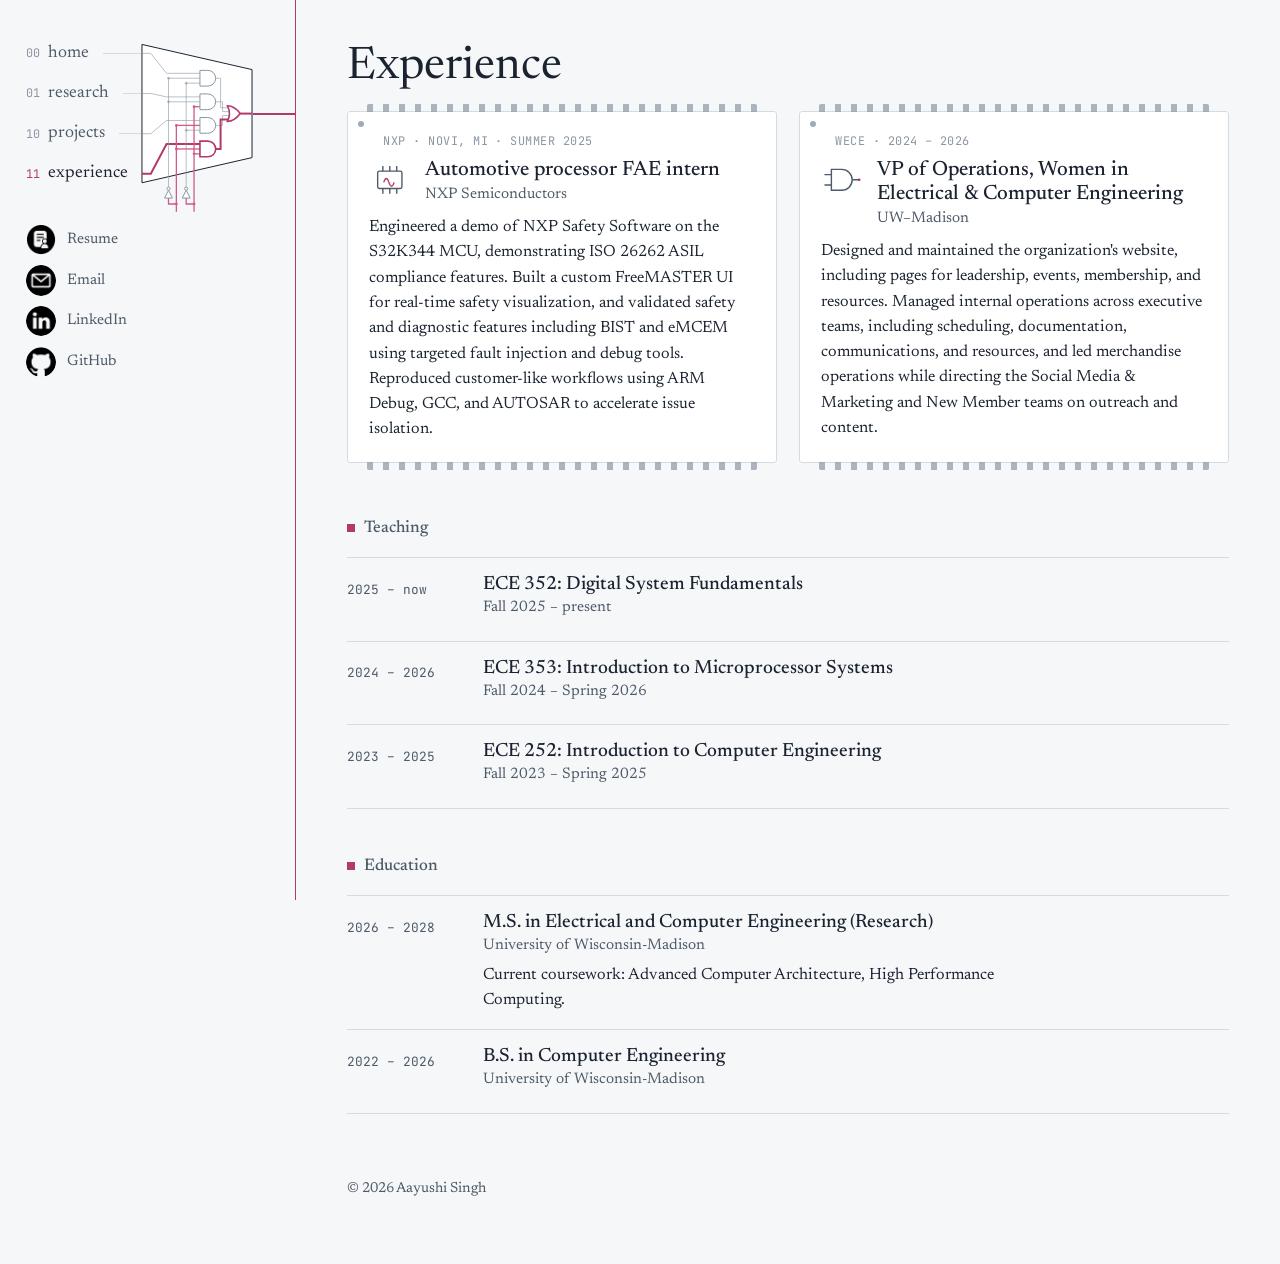
==== experience.html @ de0f3ecf "initial site" ====
<!DOCTYPE html>
<html lang="en">
<head>
<meta charset="utf-8">
<meta name="viewport" content="width=device-width, initial-scale=1">
<title>Experience · Aayushi Singh</title>
<meta name="description" content="NXP internship, teaching, and education.">
<link rel="preconnect" href="https://fonts.googleapis.com">
<link rel="preconnect" href="https://fonts.gstatic.com" crossorigin>
<link href="https://fonts.googleapis.com/css2?family=Newsreader:ital,opsz,wght@0,6..72,300..700;1,6..72,300..700&family=JetBrains+Mono:wght@400;500&display=swap" rel="stylesheet">
<link rel="stylesheet" href="styles.css">
</head>
<body>

<aside class="side">
  <nav class="mux" aria-label="Site">
    <div class="mux-inputs"><a href="index.html" data-code="00" data-name="home"><span class="code">00</span><span>home</span></a><a href="research.html" data-code="01" data-name="research"><span class="code">01</span><span>research</span></a><a href="projects.html" data-code="10" data-name="projects"><span class="code">10</span><span>projects</span></a><a href="experience.html" data-code="11" data-name="experience"><span class="code">11</span><span>experience</span></a></div>
    <div class="mux-body" aria-hidden="true">
      <svg class="mx" viewBox="0 0 114 160" preserveAspectRatio="none">
        <path class="body" d="M1,9.6 L113,35.2 L113,124.8 L1,150.4 Z"/>
        <path class="w" data-on="00" d="M1,18.7 H10 L26,39 H60"/>
        <path class="w" data-on="01" d="M1,59.5 H10 L26,63 H60"/>
        <path class="w" data-on="10" d="M1,100.5 H10 L26,87 H60"/>
        <path class="w" data-on="11" d="M1,141.3 H10 L26,111 H60"/>
        <path class="w s" data-on="00 01" d="M28,44 V154.8"/>
        <path class="w s" data-on="10 11" d="M36,92 V172"/>
        <path class="w s" data-on="10 11" d="M36,172 V180"/>
        <path class="w s" data-on="00 10" d="M46,49 V154.8"/>
        <path class="w s" data-on="01 11" d="M54,73 V172"/>
        <path class="w s" data-on="01 11" d="M54,172 V180"/>
        <path class="w s" data-on="10 11" d="M36,172 H28 V166"/>
        <path class="w s" data-on="01 11" d="M54,172 H46 V166"/>
        <circle class="d s" data-on="10 11" cx="36" cy="172" r="1.4"/>
        <circle class="d s" data-on="01 11" cx="54" cy="172" r="1.4"/>
        <path class="g s" data-on="00 01" d="M24,166 L32,166 L28,158 Z"/>
        <circle class="g s" data-on="00 01" cx="28" cy="156.4" r="1.6"/>
        <path class="g s" data-on="00 10" d="M42,166 L50,166 L46,158 Z"/>
        <circle class="g s" data-on="00 10" cx="46" cy="156.4" r="1.6"/>
        <path class="w s" data-on="00 01" d="M28,44 H60"/><circle class="d s" data-on="00 01" cx="28" cy="44" r="1.4"/>
        <path class="w s" data-on="00 10" d="M46,49 H60"/><circle class="d s" data-on="00 10" cx="46" cy="49" r="1.4"/>
        <path class="w s" data-on="00 01" d="M28,68 H60"/><circle class="d s" data-on="00 01" cx="28" cy="68" r="1.4"/>
        <path class="w s" data-on="01 11" d="M54,73 H60"/><circle class="d s" data-on="01 11" cx="54" cy="73" r="1.4"/>
        <path class="w s" data-on="10 11" d="M36,92 H60"/><circle class="d s" data-on="10 11" cx="36" cy="92" r="1.4"/>
        <path class="w s" data-on="00 10" d="M46,97 H60"/><circle class="d s" data-on="00 10" cx="46" cy="97" r="1.4"/>
        <path class="w s" data-on="10 11" d="M36,116 H60"/><circle class="d s" data-on="10 11" cx="36" cy="116" r="1.4"/>
        <path class="w s" data-on="01 11" d="M54,121 H60"/><circle class="d s" data-on="01 11" cx="54" cy="121" r="1.4"/>
        <path class="w" data-on="00" d="M76,44 H81 V74 H90"/>
        <path class="w" data-on="01" d="M76,68 H83 V78 H90"/>
        <path class="w" data-on="10" d="M76,92 H83 V82 H90"/>
        <path class="w" data-on="11" d="M76,116 H81 V86 H90"/>
        <path class="w" data-on="00 01 10 11" d="M101,80 H113"/>
        <path class="g" data-on="00" d="M60,36 h8 a8,8 0 0 1 0,16 h-8 z"/>
        <path class="g" data-on="01" d="M60,60 h8 a8,8 0 0 1 0,16 h-8 z"/>
        <path class="g" data-on="10" d="M60,84 h8 a8,8 0 0 1 0,16 h-8 z"/>
        <path class="g" data-on="11" d="M60,108 h8 a8,8 0 0 1 0,16 h-8 z"/>
        <path class="g" data-on="00 01 10 11" d="M88,72 Q95,72 101,80 Q95,88 88,88 Q92,80 88,72 Z"/>
      </svg>
    </div>
    <span class="mux-wire" aria-hidden="true"></span>
  </nav>
  <div class="links">
    <a href="assets/Aayushi_Singh_Resume.pdf">
      <span class="badge"><img src="assets/icons/resume.png" alt="" width="30" height="30"></span>
      <span class="label">Resume</span>
    </a>
    <a href="mailto:aayushi.singh@wisc.edu">
      <span class="badge"><img src="assets/icons/email.png" alt="" width="30" height="30"></span>
      <span class="label">Email</span>
    </a>
    <a href="https://www.linkedin.com/in/aayushisingh030" target="_blank" rel="noopener">
      <span class="badge"><img src="assets/icons/linkedin.png" alt="" width="30" height="30"></span>
      <span class="label">LinkedIn</span>
    </a>
    <a href="https://github.com/singh-aayushi" target="_blank" rel="noopener">
      <span class="badge"><img src="assets/icons/github.png" alt="" width="30" height="30"></span>
      <span class="label">GitHub</span>
    </a>
  </div>
</aside>

<main>

  <h1 class="page-title">Experience</h1>
  <div class="grid">

  <article class="chip">
    <span class="notch"></span>
    <div class="mark">NXP · NOVI, MI · SUMMER 2025</div>
    <div class="head"><svg class="icon" viewBox="0 0 48 48" fill="none" stroke="currentColor" stroke-width="1.6" aria-hidden="true">
  <rect x="10" y="14" width="28" height="20" rx="2"/>
  <path d="M16 14V8M24 14V8M32 14V8M16 40v-6M24 40v-6M32 40v-6"/>
  <path d="M17 27c2-6 4-6 6 0s4 6 6 0" class="r" stroke="currentColor"/>
</svg><div><h3>Automotive processor FAE intern</h3><div class="sub">NXP Semiconductors</div></div></div>
    <p>Engineered a demo of NXP Safety Software on the S32K344 MCU, demonstrating ISO 26262 ASIL compliance features. Built a custom FreeMASTER UI for real-time safety visualization, and validated safety and diagnostic features including BIST and eMCEM using targeted fault injection and debug tools. Reproduced customer-like workflows using ARM Debug, GCC, and AUTOSAR to accelerate issue isolation.</p>
  </article>

  <article class="chip">
    <span class="notch"></span>
    <div class="mark">WECE · 2024 – 2026</div>
    <div class="head"><svg class="icon" viewBox="0 0 48 48" fill="none" stroke="currentColor" stroke-width="1.6" aria-hidden="true">
  <path d="M12 12h12a12 12 0 0 1 0 24H12z"/>
  <path d="M4 18h8M4 30h8M36 24h8"/>
  <circle cx="44" cy="24" r="1.6" class="r" fill="currentColor" stroke="none"/>
</svg><div><h3>VP of Operations, Women in Electrical &amp; Computer Engineering</h3><div class="sub">UW–Madison</div></div></div>
    <p>Designed and maintained the organization's website, including pages for leadership, events, membership, and resources. Managed internal operations across executive teams, including scheduling, documentation, communications, and resources, and led merchandise operations while directing the Social Media &amp; Marketing and New Member teams on outreach and content.</p>
  </article>
  </div>
  <h2 class="sec">Teaching</h2>
  <ul class="timeline">
    <li><div class="when">2025 – now</div><div><h3>ECE 352: Digital System Fundamentals</h3><div class="sub">Fall 2025 – present</div></div></li>
    <li><div class="when">2024 – 2026</div><div><h3>ECE 353: Introduction to Microprocessor Systems</h3><div class="sub">Fall 2024 – Spring 2026</div></div></li>
    <li><div class="when">2023 – 2025</div><div><h3>ECE 252: Introduction to Computer Engineering</h3><div class="sub">Fall 2023 – Spring 2025</div></div></li>
  </ul>
  <h2 class="sec">Education</h2>
  <ul class="timeline">
    <li><div class="when">2026 – 2028</div><div><h3>M.S. in Electrical and Computer Engineering (Research)</h3><div class="sub">University of Wisconsin-Madison</div><p>Current coursework: Advanced Computer Architecture, High Performance Computing.</p></div></li>
    <li><div class="when">2022 – 2026</div><div><h3>B.S. in Computer Engineering</h3><div class="sub">University of Wisconsin-Madison</div></div></li>
  </ul>

  <footer class="foot">© 2026 Aayushi Singh</footer>
</main>
<script src="site.js"></script>
</body>
</html>
---- styles.css ----
:root {
  --bg: #f5f7f9;
  --panel: #ffffff;
  --ink: #1b2330;
  --ink-2: #4e5a68;
  --line: #d5dbe2;
  --pin: #8b96a3;
  --rose: #b23a6a;
  --rose-2: #d15a89;
  --rose-soft: #f6e3ec;
  --mono: "JetBrains Mono", ui-monospace, Menlo, monospace;
  --serif: "Newsreader", Georgia, "Times New Roman", serif;
}

* { box-sizing: border-box; }
html { scroll-behavior: smooth; }
@media (prefers-reduced-motion: reduce) { html { scroll-behavior: auto; } * { transition: none !important; } }

body {
  margin: 0;
  background: var(--bg);
  color: var(--ink);
  font-family: var(--serif);
  font-size: 1.1rem;
  line-height: 1.55;
  font-optical-sizing: auto;
  display: grid;
  grid-template-columns: 18.5rem minmax(0, 1fr);
  min-height: 100vh;
  transition: background .25s, color .25s;
}
a { color: inherit; text-decoration-thickness: 1px; text-underline-offset: 3px; }
a:hover { color: var(--rose); }
:focus-visible { outline: 2px solid var(--rose); outline-offset: 3px; }
p { margin: 0 0 1rem; max-width: 64ch; }
h1, h2, h3 { font-weight: 500; line-height: 1.15; margin: 0; }

/* ================= sidebar ================= */
aside.side {
  position: sticky; top: 0; height: 100vh;
  border-right: 1px solid var(--rose);
  padding: 2.2rem 1.6rem 1.6rem;
  display: flex; flex-direction: column; gap: 2rem;
}
/* mux navigation */
.mux { display: flex; align-items: stretch; gap: 0; }
.mux-inputs { display: flex; flex-direction: column; gap: .2rem; flex: 1; min-width: 0; }
.mux-inputs a {
  display: flex; align-items: center; gap: .55rem; text-decoration: none;
  color: var(--ink-2); padding: .3rem 0; position: relative;
}
.mux-inputs a::after { content: ""; flex: 1; height: 1px; background: var(--line); margin-left: .3rem; }
.mux-inputs a:hover { color: var(--ink); }
.mux-inputs .code { font-family: var(--mono); font-size: .74rem; color: var(--pin); flex: none; }
.mux-inputs a[aria-current="page"] { color: var(--ink); }
.mux-inputs a[aria-current="page"]::after { background: var(--rose); height: 2px; }
.mux-inputs a[aria-current="page"] .code { color: var(--rose); }
.mux-body { width: 7rem; flex: none; }
.mx { display: block; width: 100%; height: 100%; overflow: visible; }
.mx * { vector-effect: non-scaling-stroke; }
.mx .body { fill: var(--panel); stroke: var(--ink); stroke-width: 1; }
.mx .w { fill: none; stroke: var(--pin); stroke-width: 1; opacity: .6; }
.mx .w.on { stroke: var(--rose); stroke-width: 2; opacity: 1; }
.mx .w.s.on { stroke: var(--rose-2); stroke-width: 1.3; }
.mx .g { fill: var(--panel); stroke: var(--pin); stroke-width: 1; }
.mx .g.on { stroke: var(--rose); stroke-width: 1.6; }
.mx .g.s.on { stroke: var(--rose-2); stroke-width: 1.3; }
.mx .d { fill: var(--pin); opacity: .6; }
.mx .d.on { fill: var(--rose); opacity: 1; }
.mx .d.s.on { fill: var(--rose-2); }
.mux-wire { width: 2.6rem; height: 2px; background: var(--rose); align-self: center; flex: none; margin-right: -1.6rem; }


.side .links { display: flex; flex-direction: column; gap: .65rem; }
.side .links a { display: flex; align-items: center; gap: .7rem; color: var(--ink-2); text-decoration: none; }
.side .links a:hover { color: var(--rose); }
.side .links a:hover .badge { opacity: .75; }
.side .links .badge {
  width: 1.9rem; height: 1.9rem; border-radius: 50%; flex: none;
  display: flex; align-items: center; justify-content: center;
  overflow: hidden;
}
.side .links .badge img { width: 100%; height: 100%; display: block; }
.side .links .label { font-size: .95rem; }

/* ================= main ================= */
main { padding: 2.6rem clamp(1.4rem, 4vw, 4rem) 4rem; max-width: 66rem; width: 100%; }
.reg {
  font-family: var(--mono); font-size: .8rem; color: var(--ink-2);
  display: flex; gap: .6rem; align-items: center; margin-bottom: 2.4rem;
}
.reg b { color: var(--rose); font-weight: 500; }
.reg .bits { letter-spacing: .12em; }

.hero h1 { font-size: clamp(2.6rem, 5vw, 4rem); font-weight: 400; letter-spacing: -0.015em; margin-bottom: 1rem; }
.hero .lede { font-size: 1.3rem; color: var(--ink-2); max-width: 42ch; }
.hero .lede em { color: var(--ink); }
.hero.about { margin-bottom: 1rem; align-items: center; }
.hero.about p { max-width: 58ch; }

.page-title { font-size: clamp(2rem, 4vw, 2.8rem); font-weight: 400; margin-bottom: .6rem; }
.page-intro { color: var(--ink-2); font-size: 1.15rem; margin-bottom: 2rem; }

h2.sec { font-size: 1.05rem; color: var(--ink-2); margin: 3rem 0 1.2rem; display: flex; align-items: center; gap: .55rem; }
h2.sec::before { content: ""; width: .5rem; height: .5rem; background: var(--rose); flex: none; }

/* ================= chip blocks ================= */
.grid { display: grid; grid-template-columns: repeat(2, minmax(0, 1fr)); gap: 1.6rem 1.4rem; }
.grid.one { grid-template-columns: 1fr; }
.grid.three { grid-template-columns: repeat(3, minmax(0, 1fr)); }
.chip {
  position: relative; background: var(--panel);
  border: 1px solid var(--line); border-radius: 3px;
  padding: 1.25rem 1.3rem 1.2rem; margin: .5rem 0;
  display: flex; flex-direction: column; gap: .55rem;
}
.chip::before, .chip::after {
  content: ""; position: absolute; left: 1.2rem; right: 1.2rem; height: .5rem;
  background: repeating-linear-gradient(90deg, var(--pin) 0 .38rem, transparent .38rem 1rem);
  opacity: .7;
}
.chip::before { top: -.5rem; border-radius: 2px 2px 0 0; }
.chip::after { bottom: -.5rem; border-radius: 0 0 2px 2px; }
.chip .notch {                                   /* pin-1 dot */
  position: absolute; top: .55rem; left: .6rem; width: .38rem; height: .38rem;
  border-radius: 50%; background: var(--pin); opacity: .8;
}
.chip .mark { font-family: var(--mono); font-size: .74rem; color: var(--pin); letter-spacing: .04em; padding-left: .9rem; }
.chip .head { display: flex; align-items: flex-start; gap: .9rem; }
.chip .icon { width: 2.6rem; height: 2.6rem; flex: none; color: var(--ink-2); }
.chip .icon .r { color: var(--rose); }
.chip h3 { font-size: 1.3rem; }
.chip h3 a { text-decoration: none; }
.chip h3 a:hover { color: var(--rose); }
.chip .sub { font-size: .95rem; color: var(--ink-2); }
.chip p { margin: 0; font-size: 1.02rem; }
.chip .tags { display: flex; flex-wrap: wrap; gap: .3rem .8rem; font-family: var(--mono); font-size: .76rem; color: var(--ink-2); margin-top: .2rem; }
.chip .tags span::before { content: "#"; color: var(--rose); }
.chip .more { font-size: .95rem; margin-top: .2rem; }
.chip.link { cursor: pointer; transition: border-color .15s; }
.chip.link:hover { border-color: var(--rose); }

/* ================= misc ================= */
.portrait { width: 100%; max-width: 18rem; aspect-ratio: 4/5; object-fit: cover; border-radius: 3px; background: var(--line); }
.about { display: grid; grid-template-columns: minmax(0, 1fr) 16rem; gap: 2.4rem; align-items: start; }
.timeline { list-style: none; padding: 0; margin: 0; }
.timeline li { display: grid; grid-template-columns: 7.5rem 1fr; gap: 1rem; padding: 1rem 0; border-top: 1px solid var(--line); }
.timeline li:last-child { border-bottom: 1px solid var(--line); }
.timeline .when { font-family: var(--mono); font-size: .8rem; color: var(--ink-2); padding-top: .35rem; }
.timeline h3 { font-size: 1.2rem; }
.timeline .sub { color: var(--ink-2); font-size: .95rem; margin-bottom: .3rem; }
.timeline p { margin: 0; font-size: 1.02rem; }
footer.foot { margin-top: 4rem; color: var(--ink-2); font-size: .9rem; }

/* ================= responsive ================= */
@media (max-width: 900px) { .grid { grid-template-columns: 1fr; } .about { grid-template-columns: 1fr; } .portrait { max-width: 14rem; } }
@media (max-width: 760px) {
  body { grid-template-columns: 1fr; }
  aside.side { position: static; height: auto; border-right: 0; border-bottom: 1px solid var(--line); padding: 1.4rem 1.3rem 1.2rem; gap: 1.2rem; }
  .mux { flex-direction: column; }
  .mux-inputs { flex-direction: row; overflow-x: auto; gap: 1rem; }
  .mux-inputs a { flex-direction: column; gap: .25rem; padding: .2rem .4rem; }
  .mux-inputs a::after { display: none; }
  .mux-body { display: none; }
  .mux-wire { display: none; }
  main { padding: 1.8rem 1.3rem 3rem; }
  .timeline li { grid-template-columns: 1fr; gap: .3rem; }
}
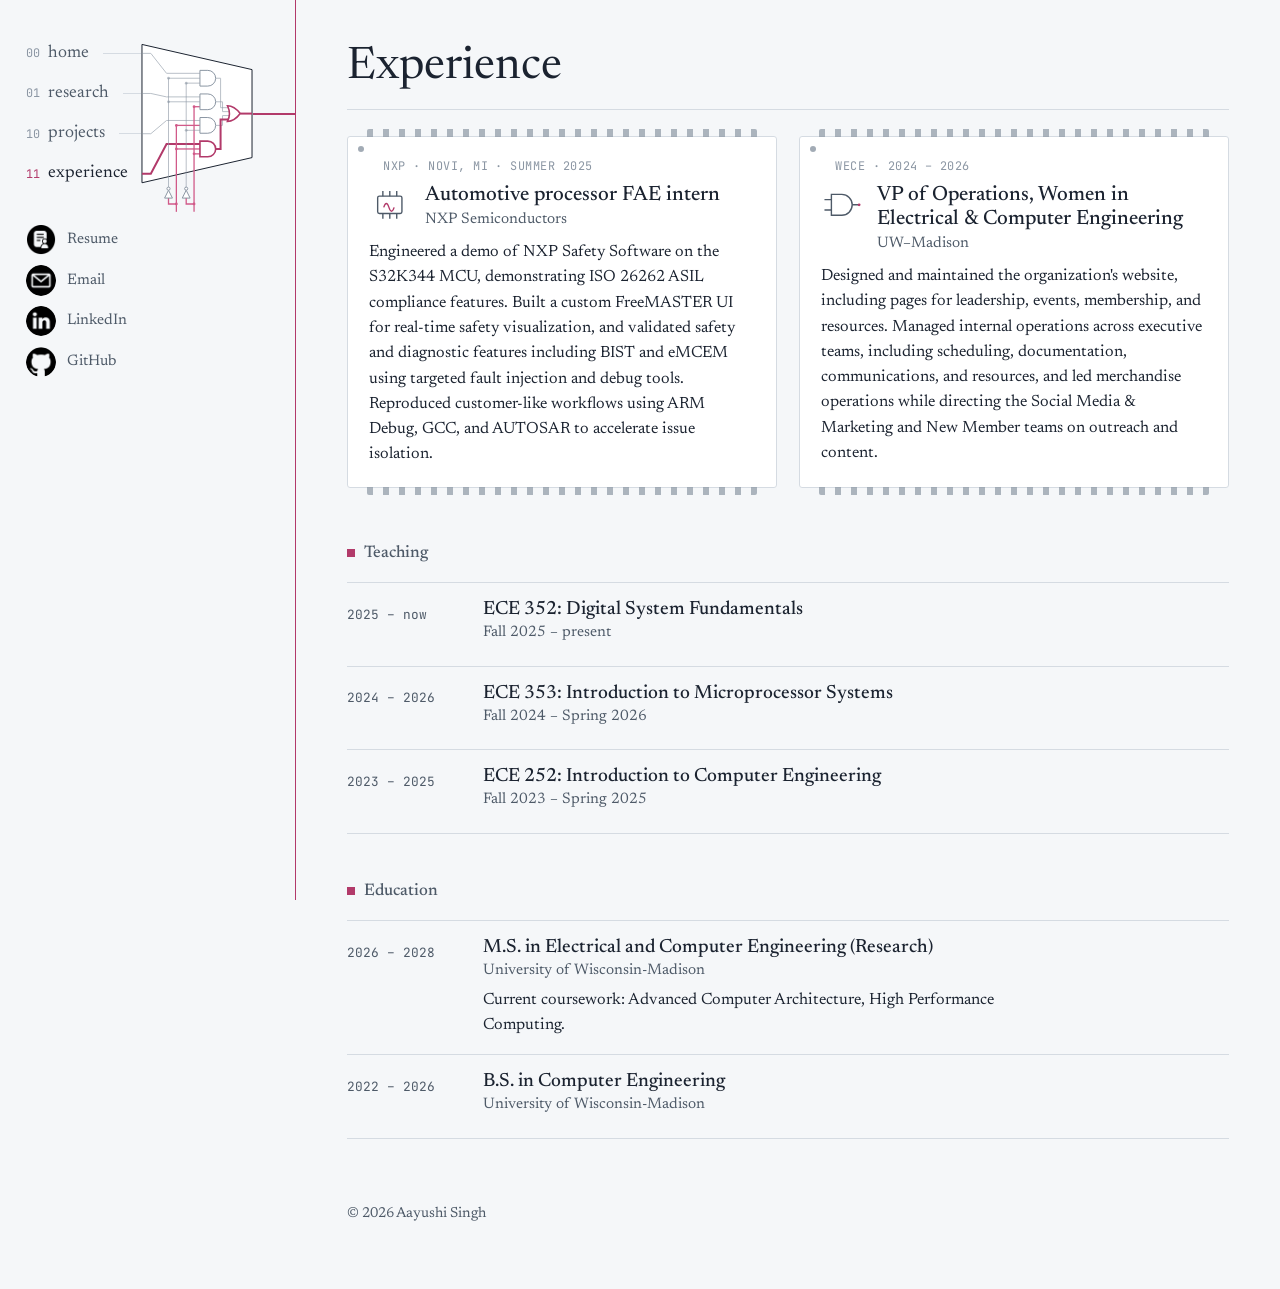
==== commit 1f2a686b: "minor fixes" ====
--- a/experience.html
+++ b/experience.html
@@ -14,7 +14,7 @@
 
 <aside class="side">
   <nav class="mux" aria-label="Site">
-    <div class="mux-inputs"><a href="index.html" data-code="00" data-name="home"><span class="code">00</span><span>home</span></a><a href="research.html" data-code="01" data-name="research"><span class="code">01</span><span>research</span></a><a href="projects.html" data-code="10" data-name="projects"><span class="code">10</span><span>projects</span></a><a href="experience.html" data-code="11" data-name="experience"><span class="code">11</span><span>experience</span></a></div>
+    <div class="mux-inputs"><a href="/" data-code="00" data-name="home"><span class="code">00</span><span>home</span></a><a href="research.html" data-code="01" data-name="research"><span class="code">01</span><span>research</span></a><a href="projects.html" data-code="10" data-name="projects"><span class="code">10</span><span>projects</span></a><a href="experience.html" data-code="11" data-name="experience"><span class="code">11</span><span>experience</span></a></div>
     <div class="mux-body" aria-hidden="true">
       <svg class="mx" viewBox="0 0 114 160" preserveAspectRatio="none">
         <path class="body" d="M1,9.6 L113,35.2 L113,124.8 L1,150.4 Z"/>
@@ -117,6 +117,25 @@
     <li><div class="when">2022 – 2026</div><div><h3>B.S. in Computer Engineering</h3><div class="sub">University of Wisconsin-Madison</div></div></li>
   </ul>
 
+  <div class="links-bottom">
+    <a href="assets/Aayushi_Singh_Resume.pdf">
+      <span class="badge"><img src="assets/icons/resume.png" alt="" width="30" height="30"></span>
+      <span class="label">Resume</span>
+    </a>
+    <a href="mailto:aayushi.singh@wisc.edu">
+      <span class="badge"><img src="assets/icons/email.png" alt="" width="30" height="30"></span>
+      <span class="label">Email</span>
+    </a>
+    <a href="https://www.linkedin.com/in/aayushisingh030" target="_blank" rel="noopener">
+      <span class="badge"><img src="assets/icons/linkedin.png" alt="" width="30" height="30"></span>
+      <span class="label">LinkedIn</span>
+    </a>
+    <a href="https://github.com/singh-aayushi" target="_blank" rel="noopener">
+      <span class="badge"><img src="assets/icons/github.png" alt="" width="30" height="30"></span>
+      <span class="label">GitHub</span>
+    </a>
+  </div>
+
   <footer class="foot">© 2026 Aayushi Singh</footer>
 </main>
 <script src="site.js"></script>
--- a/styles.css
+++ b/styles.css
@@ -82,6 +82,15 @@
 }
 .side .links .badge img { width: 100%; height: 100%; display: block; }
 .side .links .label { font-size: .95rem; }
+.links-bottom { display: none; }
+.links-bottom a { display: flex; align-items: center; gap: .55rem; color: var(--ink-2); text-decoration: none; }
+.links-bottom a:hover { color: var(--rose); }
+.links-bottom .badge {
+  width: 1.9rem; height: 1.9rem; border-radius: 50%; flex: none;
+  display: flex; align-items: center; justify-content: center; overflow: hidden;
+}
+.links-bottom .badge img { width: 100%; height: 100%; display: block; }
+.links-bottom .label { font-size: .95rem; }
 
 /* ================= main ================= */
 main { padding: 2.6rem clamp(1.4rem, 4vw, 4rem) 4rem; max-width: 66rem; width: 100%; }
@@ -95,10 +104,13 @@
 .hero h1 { font-size: clamp(2.6rem, 5vw, 4rem); font-weight: 400; letter-spacing: -0.015em; margin-bottom: 1rem; }
 .hero .lede { font-size: 1.3rem; color: var(--ink-2); max-width: 42ch; }
 .hero .lede em { color: var(--ink); }
-.hero.about { margin-bottom: 1rem; align-items: center; }
+.hero.about { margin-bottom: 1rem; display: grid; grid-template-columns: minmax(0, 1fr) 16rem; column-gap: 2.4rem; row-gap: .8rem; }
+.hero.about h1 { grid-column: 1; grid-row: 1; margin-bottom: 0; }
+.hero.about .bio { grid-column: 1; grid-row: 2; }
+.hero.about .photo { grid-column: 2; grid-row: 1 / span 2; align-self: center; }
 .hero.about p { max-width: 58ch; }
 
-.page-title { font-size: clamp(2rem, 4vw, 2.8rem); font-weight: 400; margin-bottom: .6rem; }
+.page-title { font-size: clamp(2rem, 4vw, 2.8rem); font-weight: 400; margin-bottom: 1.1rem; padding-bottom: 1rem; border-bottom: 1px solid var(--line); }
 .page-intro { color: var(--ink-2); font-size: 1.15rem; margin-bottom: 2rem; }
 
 h2.sec { font-size: 1.05rem; color: var(--ink-2); margin: 3rem 0 1.2rem; display: flex; align-items: center; gap: .55rem; }
@@ -153,7 +165,13 @@
 footer.foot { margin-top: 4rem; color: var(--ink-2); font-size: .9rem; }
 
 /* ================= responsive ================= */
-@media (max-width: 900px) { .grid { grid-template-columns: 1fr; } .about { grid-template-columns: 1fr; } .portrait { max-width: 14rem; } }
+@media (max-width: 900px) { .grid { grid-template-columns: 1fr; } .grid.three { grid-template-columns: 1fr; } .about { grid-template-columns: 1fr; } .portrait { max-width: 14rem; }
+  .hero.about { grid-template-columns: 1fr; }
+  .hero.about h1, .hero.about .bio, .hero.about .photo { grid-column: auto; grid-row: auto; }
+  .hero.about h1 { order: 1; }
+  .hero.about .photo { order: 2; margin: 0 auto 1.5rem; }
+  .hero.about .bio { order: 3; }
+}
 @media (max-width: 760px) {
   body { grid-template-columns: 1fr; }
   aside.side { position: static; height: auto; border-right: 0; border-bottom: 1px solid var(--line); padding: 1.4rem 1.3rem 1.2rem; gap: 1.2rem; }
@@ -165,4 +183,9 @@
   .mux-wire { display: none; }
   main { padding: 1.8rem 1.3rem 3rem; }
   .timeline li { grid-template-columns: 1fr; gap: .3rem; }
+  .side .links { display: none; }
+  .links-bottom {
+    display: flex; flex-wrap: wrap; justify-content: center;
+    gap: 1.1rem 1.8rem; margin: 3rem 0 0;
+  }
 }
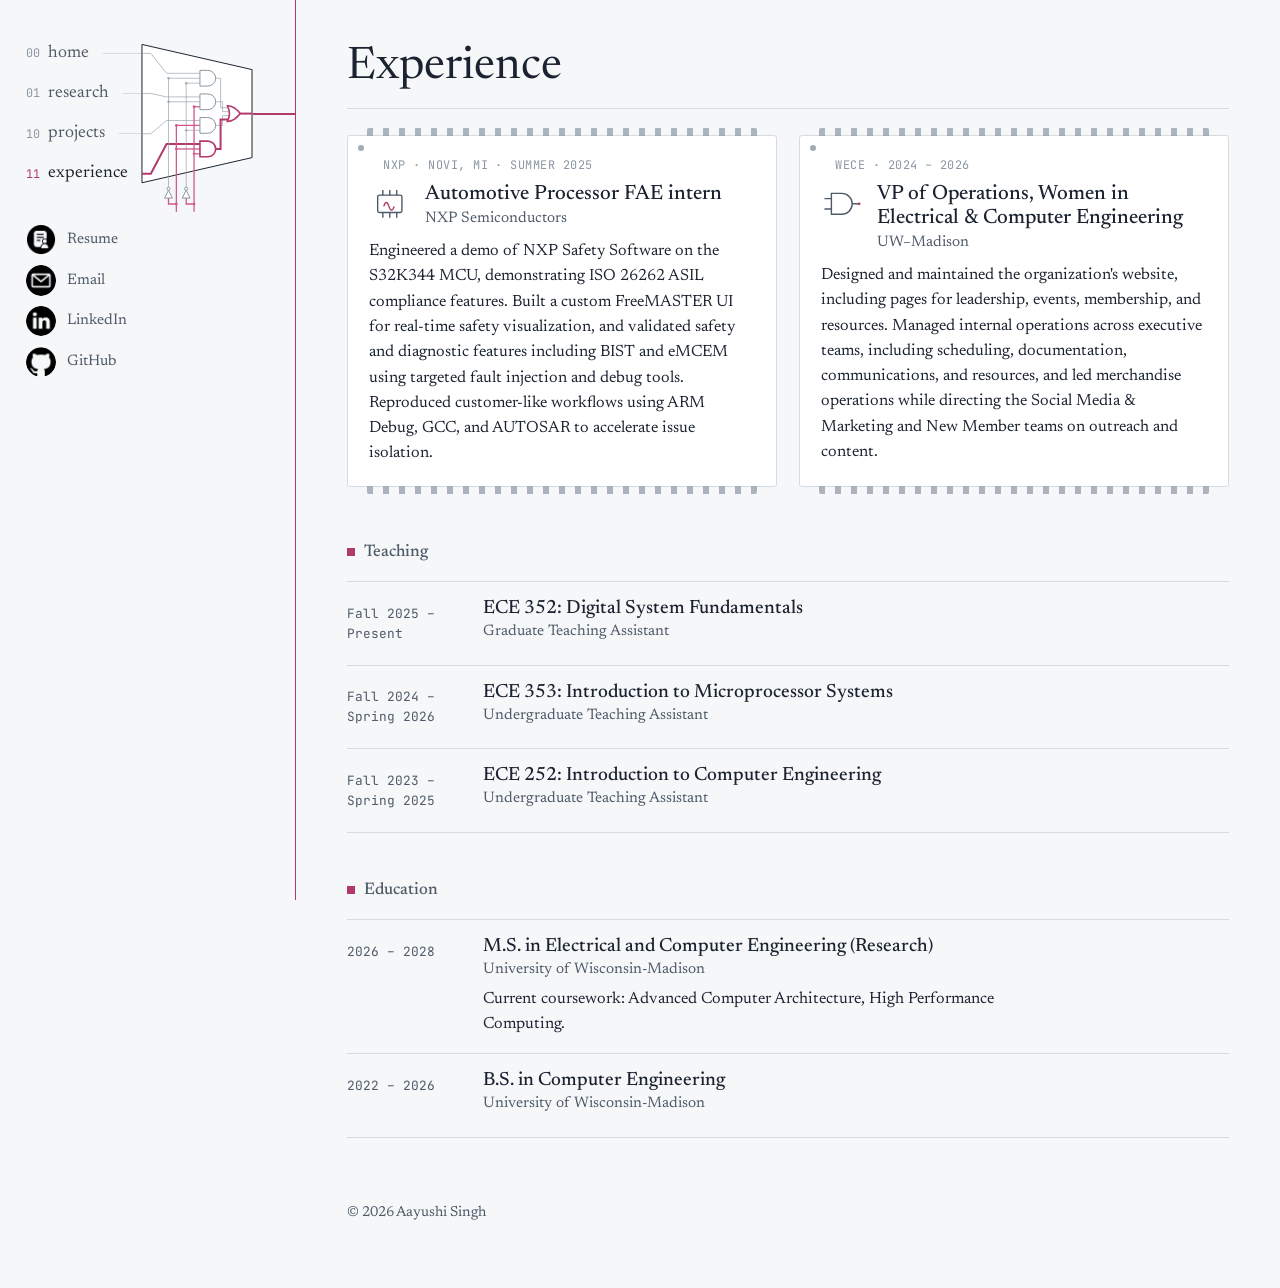
==== commit 6e730986: "formatting" ====
--- a/experience.html
+++ b/experience.html
@@ -1,143 +1,209 @@
 <!DOCTYPE html>
 <html lang="en">
+
 <head>
-<meta charset="utf-8">
-<meta name="viewport" content="width=device-width, initial-scale=1">
+  <meta charset="utf-8">
+  <meta name="viewport" content="width=device-width, initial-scale=1">
 <title>Experience · Aayushi Singh</title>
-<meta name="description" content="NXP internship, teaching, and education.">
-<link rel="preconnect" href="https://fonts.googleapis.com">
-<link rel="preconnect" href="https://fonts.gstatic.com" crossorigin>
-<link href="https://fonts.googleapis.com/css2?family=Newsreader:ital,opsz,wght@0,6..72,300..700;1,6..72,300..700&family=JetBrains+Mono:wght@400;500&display=swap" rel="stylesheet">
-<link rel="stylesheet" href="styles.css">
+<meta name="description" content="Industry, teaching, and leadership across hardware and embedded systems.">
+  <link rel="preconnect" href="https://fonts.googleapis.com">
+  <link rel="preconnect" href="https://fonts.gstatic.com" crossorigin>
+  <link
+    href="https://fonts.googleapis.com/css2?family=Newsreader:ital,opsz,wght@0,6..72,300..700;1,6..72,300..700&family=JetBrains+Mono:wght@400;500&display=swap"
+    rel="stylesheet">
+  <link rel="stylesheet" href="styles.css">
 </head>
+
 <body>
 
-<aside class="side">
-  <nav class="mux" aria-label="Site">
-    <div class="mux-inputs"><a href="/" data-code="00" data-name="home"><span class="code">00</span><span>home</span></a><a href="research.html" data-code="01" data-name="research"><span class="code">01</span><span>research</span></a><a href="projects.html" data-code="10" data-name="projects"><span class="code">10</span><span>projects</span></a><a href="experience.html" data-code="11" data-name="experience"><span class="code">11</span><span>experience</span></a></div>
-    <div class="mux-body" aria-hidden="true">
-      <svg class="mx" viewBox="0 0 114 160" preserveAspectRatio="none">
-        <path class="body" d="M1,9.6 L113,35.2 L113,124.8 L1,150.4 Z"/>
-        <path class="w" data-on="00" d="M1,18.7 H10 L26,39 H60"/>
-        <path class="w" data-on="01" d="M1,59.5 H10 L26,63 H60"/>
-        <path class="w" data-on="10" d="M1,100.5 H10 L26,87 H60"/>
-        <path class="w" data-on="11" d="M1,141.3 H10 L26,111 H60"/>
-        <path class="w s" data-on="00 01" d="M28,44 V154.8"/>
-        <path class="w s" data-on="10 11" d="M36,92 V172"/>
-        <path class="w s" data-on="10 11" d="M36,172 V180"/>
-        <path class="w s" data-on="00 10" d="M46,49 V154.8"/>
-        <path class="w s" data-on="01 11" d="M54,73 V172"/>
-        <path class="w s" data-on="01 11" d="M54,172 V180"/>
-        <path class="w s" data-on="10 11" d="M36,172 H28 V166"/>
-        <path class="w s" data-on="01 11" d="M54,172 H46 V166"/>
-        <circle class="d s" data-on="10 11" cx="36" cy="172" r="1.4"/>
-        <circle class="d s" data-on="01 11" cx="54" cy="172" r="1.4"/>
-        <path class="g s" data-on="00 01" d="M24,166 L32,166 L28,158 Z"/>
-        <circle class="g s" data-on="00 01" cx="28" cy="156.4" r="1.6"/>
-        <path class="g s" data-on="00 10" d="M42,166 L50,166 L46,158 Z"/>
-        <circle class="g s" data-on="00 10" cx="46" cy="156.4" r="1.6"/>
-        <path class="w s" data-on="00 01" d="M28,44 H60"/><circle class="d s" data-on="00 01" cx="28" cy="44" r="1.4"/>
-        <path class="w s" data-on="00 10" d="M46,49 H60"/><circle class="d s" data-on="00 10" cx="46" cy="49" r="1.4"/>
-        <path class="w s" data-on="00 01" d="M28,68 H60"/><circle class="d s" data-on="00 01" cx="28" cy="68" r="1.4"/>
-        <path class="w s" data-on="01 11" d="M54,73 H60"/><circle class="d s" data-on="01 11" cx="54" cy="73" r="1.4"/>
-        <path class="w s" data-on="10 11" d="M36,92 H60"/><circle class="d s" data-on="10 11" cx="36" cy="92" r="1.4"/>
-        <path class="w s" data-on="00 10" d="M46,97 H60"/><circle class="d s" data-on="00 10" cx="46" cy="97" r="1.4"/>
-        <path class="w s" data-on="10 11" d="M36,116 H60"/><circle class="d s" data-on="10 11" cx="36" cy="116" r="1.4"/>
-        <path class="w s" data-on="01 11" d="M54,121 H60"/><circle class="d s" data-on="01 11" cx="54" cy="121" r="1.4"/>
-        <path class="w" data-on="00" d="M76,44 H81 V74 H90"/>
-        <path class="w" data-on="01" d="M76,68 H83 V78 H90"/>
-        <path class="w" data-on="10" d="M76,92 H83 V82 H90"/>
-        <path class="w" data-on="11" d="M76,116 H81 V86 H90"/>
-        <path class="w" data-on="00 01 10 11" d="M101,80 H113"/>
-        <path class="g" data-on="00" d="M60,36 h8 a8,8 0 0 1 0,16 h-8 z"/>
-        <path class="g" data-on="01" d="M60,60 h8 a8,8 0 0 1 0,16 h-8 z"/>
-        <path class="g" data-on="10" d="M60,84 h8 a8,8 0 0 1 0,16 h-8 z"/>
-        <path class="g" data-on="11" d="M60,108 h8 a8,8 0 0 1 0,16 h-8 z"/>
-        <path class="g" data-on="00 01 10 11" d="M88,72 Q95,72 101,80 Q95,88 88,88 Q92,80 88,72 Z"/>
-      </svg>
+  <aside class="side">
+    <nav class="mux" aria-label="Site">
+      <div class="mux-inputs"><a href="/" data-code="00" data-name="home"><span
+            class="code">00</span><span>home</span></a><a href="research.html" data-code="01" data-name="research"><span
+            class="code">01</span><span>research</span></a><a href="projects.html" data-code="10"
+          data-name="projects"><span class="code">10</span><span>projects</span></a><a href="experience.html"
+          data-code="11" data-name="experience"><span class="code">11</span><span>experience</span></a></div>
+      <div class="mux-body" aria-hidden="true">
+        <svg class="mx" viewBox="0 0 114 160" preserveAspectRatio="none">
+          <path class="body" d="M1,9.6 L113,35.2 L113,124.8 L1,150.4 Z" />
+          <path class="w" data-on="00" d="M1,18.7 H10 L26,39 H60" />
+          <path class="w" data-on="01" d="M1,59.5 H10 L26,63 H60" />
+          <path class="w" data-on="10" d="M1,100.5 H10 L26,87 H60" />
+          <path class="w" data-on="11" d="M1,141.3 H10 L26,111 H60" />
+          <path class="w s" data-on="00 01" d="M28,44 V154.8" />
+          <path class="w s" data-on="10 11" d="M36,92 V172" />
+          <path class="w s" data-on="10 11" d="M36,172 V180" />
+          <path class="w s" data-on="00 10" d="M46,49 V154.8" />
+          <path class="w s" data-on="01 11" d="M54,73 V172" />
+          <path class="w s" data-on="01 11" d="M54,172 V180" />
+          <path class="w s" data-on="10 11" d="M36,172 H28 V166" />
+          <path class="w s" data-on="01 11" d="M54,172 H46 V166" />
+          <circle class="d s" data-on="10 11" cx="36" cy="172" r="1.4" />
+          <circle class="d s" data-on="01 11" cx="54" cy="172" r="1.4" />
+          <path class="g s" data-on="00 01" d="M24,166 L32,166 L28,158 Z" />
+          <circle class="g s" data-on="00 01" cx="28" cy="156.4" r="1.6" />
+          <path class="g s" data-on="00 10" d="M42,166 L50,166 L46,158 Z" />
+          <circle class="g s" data-on="00 10" cx="46" cy="156.4" r="1.6" />
+          <path class="w s" data-on="00 01" d="M28,44 H60" />
+          <circle class="d s" data-on="00 01" cx="28" cy="44" r="1.4" />
+          <path class="w s" data-on="00 10" d="M46,49 H60" />
+          <circle class="d s" data-on="00 10" cx="46" cy="49" r="1.4" />
+          <path class="w s" data-on="00 01" d="M28,68 H60" />
+          <circle class="d s" data-on="00 01" cx="28" cy="68" r="1.4" />
+          <path class="w s" data-on="01 11" d="M54,73 H60" />
+          <circle class="d s" data-on="01 11" cx="54" cy="73" r="1.4" />
+          <path class="w s" data-on="10 11" d="M36,92 H60" />
+          <circle class="d s" data-on="10 11" cx="36" cy="92" r="1.4" />
+          <path class="w s" data-on="00 10" d="M46,97 H60" />
+          <circle class="d s" data-on="00 10" cx="46" cy="97" r="1.4" />
+          <path class="w s" data-on="10 11" d="M36,116 H60" />
+          <circle class="d s" data-on="10 11" cx="36" cy="116" r="1.4" />
+          <path class="w s" data-on="01 11" d="M54,121 H60" />
+          <circle class="d s" data-on="01 11" cx="54" cy="121" r="1.4" />
+          <path class="w" data-on="00" d="M76,44 H81 V74 H90" />
+          <path class="w" data-on="01" d="M76,68 H83 V78 H90" />
+          <path class="w" data-on="10" d="M76,92 H83 V82 H90" />
+          <path class="w" data-on="11" d="M76,116 H81 V86 H90" />
+          <path class="w" data-on="00 01 10 11" d="M101,80 H113" />
+          <path class="g" data-on="00" d="M60,36 h8 a8,8 0 0 1 0,16 h-8 z" />
+          <path class="g" data-on="01" d="M60,60 h8 a8,8 0 0 1 0,16 h-8 z" />
+          <path class="g" data-on="10" d="M60,84 h8 a8,8 0 0 1 0,16 h-8 z" />
+          <path class="g" data-on="11" d="M60,108 h8 a8,8 0 0 1 0,16 h-8 z" />
+          <path class="g" data-on="00 01 10 11" d="M88,72 Q95,72 101,80 Q95,88 88,88 Q92,80 88,72 Z" />
+        </svg>
+      </div>
+      <span class="mux-wire" aria-hidden="true"></span>
+    </nav>
+    <div class="links">
+      <a href="assets/Singh_Aayushi_Resume.pdf">
+        <span class="badge"><img src="assets/icons/resume.png" alt="" width="30" height="30"></span>
+        <span class="label">Resume</span>
+      </a>
+      <a href="mailto:aayushi.singh@wisc.edu">
+        <span class="badge"><img src="assets/icons/email.png" alt="" width="30" height="30"></span>
+        <span class="label">Email</span>
+      </a>
+      <a href="https://www.linkedin.com/in/aayushisingh030" target="_blank" rel="noopener">
+        <span class="badge"><img src="assets/icons/linkedin.png" alt="" width="30" height="30"></span>
+        <span class="label">LinkedIn</span>
+      </a>
+      <a href="https://github.com/singh-aayushi" target="_blank" rel="noopener">
+        <span class="badge"><img src="assets/icons/github.png" alt="" width="30" height="30"></span>
+        <span class="label">GitHub</span>
+      </a>
     </div>
-    <span class="mux-wire" aria-hidden="true"></span>
-  </nav>
-  <div class="links">
-    <a href="assets/Aayushi_Singh_Resume.pdf">
-      <span class="badge"><img src="assets/icons/resume.png" alt="" width="30" height="30"></span>
-      <span class="label">Resume</span>
-    </a>
-    <a href="mailto:aayushi.singh@wisc.edu">
-      <span class="badge"><img src="assets/icons/email.png" alt="" width="30" height="30"></span>
-      <span class="label">Email</span>
-    </a>
-    <a href="https://www.linkedin.com/in/aayushisingh030" target="_blank" rel="noopener">
-      <span class="badge"><img src="assets/icons/linkedin.png" alt="" width="30" height="30"></span>
-      <span class="label">LinkedIn</span>
-    </a>
-    <a href="https://github.com/singh-aayushi" target="_blank" rel="noopener">
-      <span class="badge"><img src="assets/icons/github.png" alt="" width="30" height="30"></span>
-      <span class="label">GitHub</span>
-    </a>
-  </div>
-</aside>
-
-<main>
-
-  <h1 class="page-title">Experience</h1>
-  <div class="grid">
-
-  <article class="chip">
-    <span class="notch"></span>
-    <div class="mark">NXP · NOVI, MI · SUMMER 2025</div>
-    <div class="head"><svg class="icon" viewBox="0 0 48 48" fill="none" stroke="currentColor" stroke-width="1.6" aria-hidden="true">
-  <rect x="10" y="14" width="28" height="20" rx="2"/>
-  <path d="M16 14V8M24 14V8M32 14V8M16 40v-6M24 40v-6M32 40v-6"/>
-  <path d="M17 27c2-6 4-6 6 0s4 6 6 0" class="r" stroke="currentColor"/>
-</svg><div><h3>Automotive processor FAE intern</h3><div class="sub">NXP Semiconductors</div></div></div>
-    <p>Engineered a demo of NXP Safety Software on the S32K344 MCU, demonstrating ISO 26262 ASIL compliance features. Built a custom FreeMASTER UI for real-time safety visualization, and validated safety and diagnostic features including BIST and eMCEM using targeted fault injection and debug tools. Reproduced customer-like workflows using ARM Debug, GCC, and AUTOSAR to accelerate issue isolation.</p>
-  </article>
-
-  <article class="chip">
-    <span class="notch"></span>
-    <div class="mark">WECE · 2024 – 2026</div>
-    <div class="head"><svg class="icon" viewBox="0 0 48 48" fill="none" stroke="currentColor" stroke-width="1.6" aria-hidden="true">
-  <path d="M12 12h12a12 12 0 0 1 0 24H12z"/>
-  <path d="M4 18h8M4 30h8M36 24h8"/>
-  <circle cx="44" cy="24" r="1.6" class="r" fill="currentColor" stroke="none"/>
-</svg><div><h3>VP of Operations, Women in Electrical &amp; Computer Engineering</h3><div class="sub">UW–Madison</div></div></div>
-    <p>Designed and maintained the organization's website, including pages for leadership, events, membership, and resources. Managed internal operations across executive teams, including scheduling, documentation, communications, and resources, and led merchandise operations while directing the Social Media &amp; Marketing and New Member teams on outreach and content.</p>
-  </article>
-  </div>
-  <h2 class="sec">Teaching</h2>
-  <ul class="timeline">
-    <li><div class="when">2025 – now</div><div><h3>ECE 352: Digital System Fundamentals</h3><div class="sub">Fall 2025 – present</div></div></li>
-    <li><div class="when">2024 – 2026</div><div><h3>ECE 353: Introduction to Microprocessor Systems</h3><div class="sub">Fall 2024 – Spring 2026</div></div></li>
-    <li><div class="when">2023 – 2025</div><div><h3>ECE 252: Introduction to Computer Engineering</h3><div class="sub">Fall 2023 – Spring 2025</div></div></li>
-  </ul>
-  <h2 class="sec">Education</h2>
-  <ul class="timeline">
-    <li><div class="when">2026 – 2028</div><div><h3>M.S. in Electrical and Computer Engineering (Research)</h3><div class="sub">University of Wisconsin-Madison</div><p>Current coursework: Advanced Computer Architecture, High Performance Computing.</p></div></li>
-    <li><div class="when">2022 – 2026</div><div><h3>B.S. in Computer Engineering</h3><div class="sub">University of Wisconsin-Madison</div></div></li>
-  </ul>
-
-  <div class="links-bottom">
-    <a href="assets/Aayushi_Singh_Resume.pdf">
-      <span class="badge"><img src="assets/icons/resume.png" alt="" width="30" height="30"></span>
-      <span class="label">Resume</span>
-    </a>
-    <a href="mailto:aayushi.singh@wisc.edu">
-      <span class="badge"><img src="assets/icons/email.png" alt="" width="30" height="30"></span>
-      <span class="label">Email</span>
-    </a>
-    <a href="https://www.linkedin.com/in/aayushisingh030" target="_blank" rel="noopener">
-      <span class="badge"><img src="assets/icons/linkedin.png" alt="" width="30" height="30"></span>
-      <span class="label">LinkedIn</span>
-    </a>
-    <a href="https://github.com/singh-aayushi" target="_blank" rel="noopener">
-      <span class="badge"><img src="assets/icons/github.png" alt="" width="30" height="30"></span>
-      <span class="label">GitHub</span>
-    </a>
-  </div>
-
-  <footer class="foot">© 2026 Aayushi Singh</footer>
-</main>
-<script src="site.js"></script>
+  </aside>
+
+  <main>
+
+    <h1 class="page-title">Experience</h1>
+    <div class="grid">
+
+      <article class="chip">
+        <span class="notch"></span>
+        <div class="mark">NXP · NOVI, MI · SUMMER 2025</div>
+        <div class="head"><svg class="icon" viewBox="0 0 48 48" fill="none" stroke="currentColor" stroke-width="1.6"
+            aria-hidden="true">
+            <rect x="10" y="14" width="28" height="20" rx="2" />
+            <path d="M16 14V8M24 14V8M32 14V8M16 40v-6M24 40v-6M32 40v-6" />
+            <path d="M17 27c2-6 4-6 6 0s4 6 6 0" class="r" stroke="currentColor" />
+          </svg>
+          <div>
+            <h3>Automotive Processor FAE intern</h3>
+            <div class="sub">NXP Semiconductors</div>
+          </div>
+        </div>
+        <p>Engineered a demo of NXP Safety Software on the S32K344 MCU, demonstrating ISO 26262 ASIL compliance
+          features. Built a custom FreeMASTER UI for real-time safety visualization, and validated safety and diagnostic
+          features including BIST and eMCEM using targeted fault injection and debug tools. Reproduced customer-like
+          workflows using ARM Debug, GCC, and AUTOSAR to accelerate issue isolation.</p>
+      </article>
+
+      <article class="chip">
+        <span class="notch"></span>
+        <div class="mark">WECE · 2024 – 2026</div>
+        <div class="head"><svg class="icon" viewBox="0 0 48 48" fill="none" stroke="currentColor" stroke-width="1.6"
+            aria-hidden="true">
+            <path d="M12 12h12a12 12 0 0 1 0 24H12z" />
+            <path d="M4 18h8M4 30h8M36 24h8" />
+            <circle cx="44" cy="24" r="1.6" class="r" fill="currentColor" stroke="none" />
+          </svg>
+          <div>
+            <h3>VP of Operations, Women in Electrical &amp; Computer Engineering</h3>
+            <div class="sub">UW–Madison</div>
+          </div>
+        </div>
+        <p>Designed and maintained the organization's website, including pages for leadership, events, membership, and
+          resources. Managed internal operations across executive teams, including scheduling, documentation,
+          communications, and resources, and led merchandise operations while directing the Social Media &amp; Marketing
+          and New Member teams on outreach and content.</p>
+      </article>
+    </div>
+    <h2 class="sec">Teaching</h2>
+    <ul class="timeline">
+      <li>
+        <div class="when">Fall 2025 – Present</div>
+        <div>
+          <h3>ECE 352: Digital System Fundamentals</h3>
+          <div class="sub">Graduate Teaching Assistant</div>
+        </div>
+      </li>
+      <li>
+        <div class="when">Fall 2024 – Spring 2026</div>
+        <div>
+          <h3>ECE 353: Introduction to Microprocessor Systems</h3>
+          <div class="sub">Undergraduate Teaching Assistant</div>
+        </div>
+      </li>
+      <li>
+        <div class="when">Fall 2023 – Spring 2025</div>
+        <div>
+          <h3>ECE 252: Introduction to Computer Engineering</h3>
+          <div class="sub">Undergraduate Teaching Assistant</div>
+        </div>
+      </li>
+    </ul>
+    <h2 class="sec">Education</h2>
+    <ul class="timeline">
+      <li>
+        <div class="when">2026 – 2028</div>
+        <div>
+          <h3>M.S. in Electrical and Computer Engineering (Research)</h3>
+          <div class="sub">University of Wisconsin-Madison</div>
+          <p>Current coursework: Advanced Computer Architecture, High Performance Computing.</p>
+        </div>
+      </li>
+      <li>
+        <div class="when">2022 – 2026</div>
+        <div>
+          <h3>B.S. in Computer Engineering</h3>
+          <div class="sub">University of Wisconsin-Madison</div>
+        </div>
+      </li>
+    </ul>
+
+    <div class="links-bottom">
+      <a href="assets/Singh_Aayushi_Resume.pdf">
+        <span class="badge"><img src="assets/icons/resume.png" alt="" width="30" height="30"></span>
+        <span class="label">Resume</span>
+      </a>
+      <a href="mailto:aayushi.singh@wisc.edu">
+        <span class="badge"><img src="assets/icons/email.png" alt="" width="30" height="30"></span>
+        <span class="label">Email</span>
+      </a>
+      <a href="https://www.linkedin.com/in/aayushisingh030" target="_blank" rel="noopener">
+        <span class="badge"><img src="assets/icons/linkedin.png" alt="" width="30" height="30"></span>
+        <span class="label">LinkedIn</span>
+      </a>
+      <a href="https://github.com/singh-aayushi" target="_blank" rel="noopener">
+        <span class="badge"><img src="assets/icons/github.png" alt="" width="30" height="30"></span>
+        <span class="label">GitHub</span>
+      </a>
+    </div>
+
+    <footer class="foot">© 2026 Aayushi Singh</footer>
+  </main>
+  <script src="site.js"></script>
 </body>
-</html>
+
+</html>
--- a/styles.css
+++ b/styles.css
@@ -110,7 +110,20 @@
 .hero.about .photo { grid-column: 2; grid-row: 1 / span 2; align-self: center; }
 .hero.about p { max-width: 58ch; }
 
-.page-title { font-size: clamp(2rem, 4vw, 2.8rem); font-weight: 400; margin-bottom: 1.1rem; padding-bottom: 1rem; border-bottom: 1px solid var(--line); }
+.page-title { font-size: clamp(2rem, 4vw, 2.8rem); font-weight: 400; margin-bottom: 1.1rem; padding-bottom: 1rem; position: relative; }
+.page-title::after {
+  content: ""; position: absolute; left: 0; right: 0; bottom: 0; height: 1px;
+  background: var(--line); transform: scaleX(0); transform-origin: left;
+  animation: draw-underline .7s cubic-bezier(.3,.8,.4,1) .15s forwards;
+}
+.page-title::before {
+  content: ""; position: absolute; left: 0; right: 0; bottom: 0; height: 1px;
+  background: var(--rose); transform: scaleX(0); transform-origin: left;
+  transition: transform .35s ease; z-index: 1;
+}
+.page-title:hover::before { transform: scaleX(1); }
+@keyframes draw-underline { to { transform: scaleX(1); } }
+@media (prefers-reduced-motion: reduce) { .page-title::after { animation: none; transform: scaleX(1); } }
 .page-intro { color: var(--ink-2); font-size: 1.15rem; margin-bottom: 2rem; }
 
 h2.sec { font-size: 1.05rem; color: var(--ink-2); margin: 3rem 0 1.2rem; display: flex; align-items: center; gap: .55rem; }
